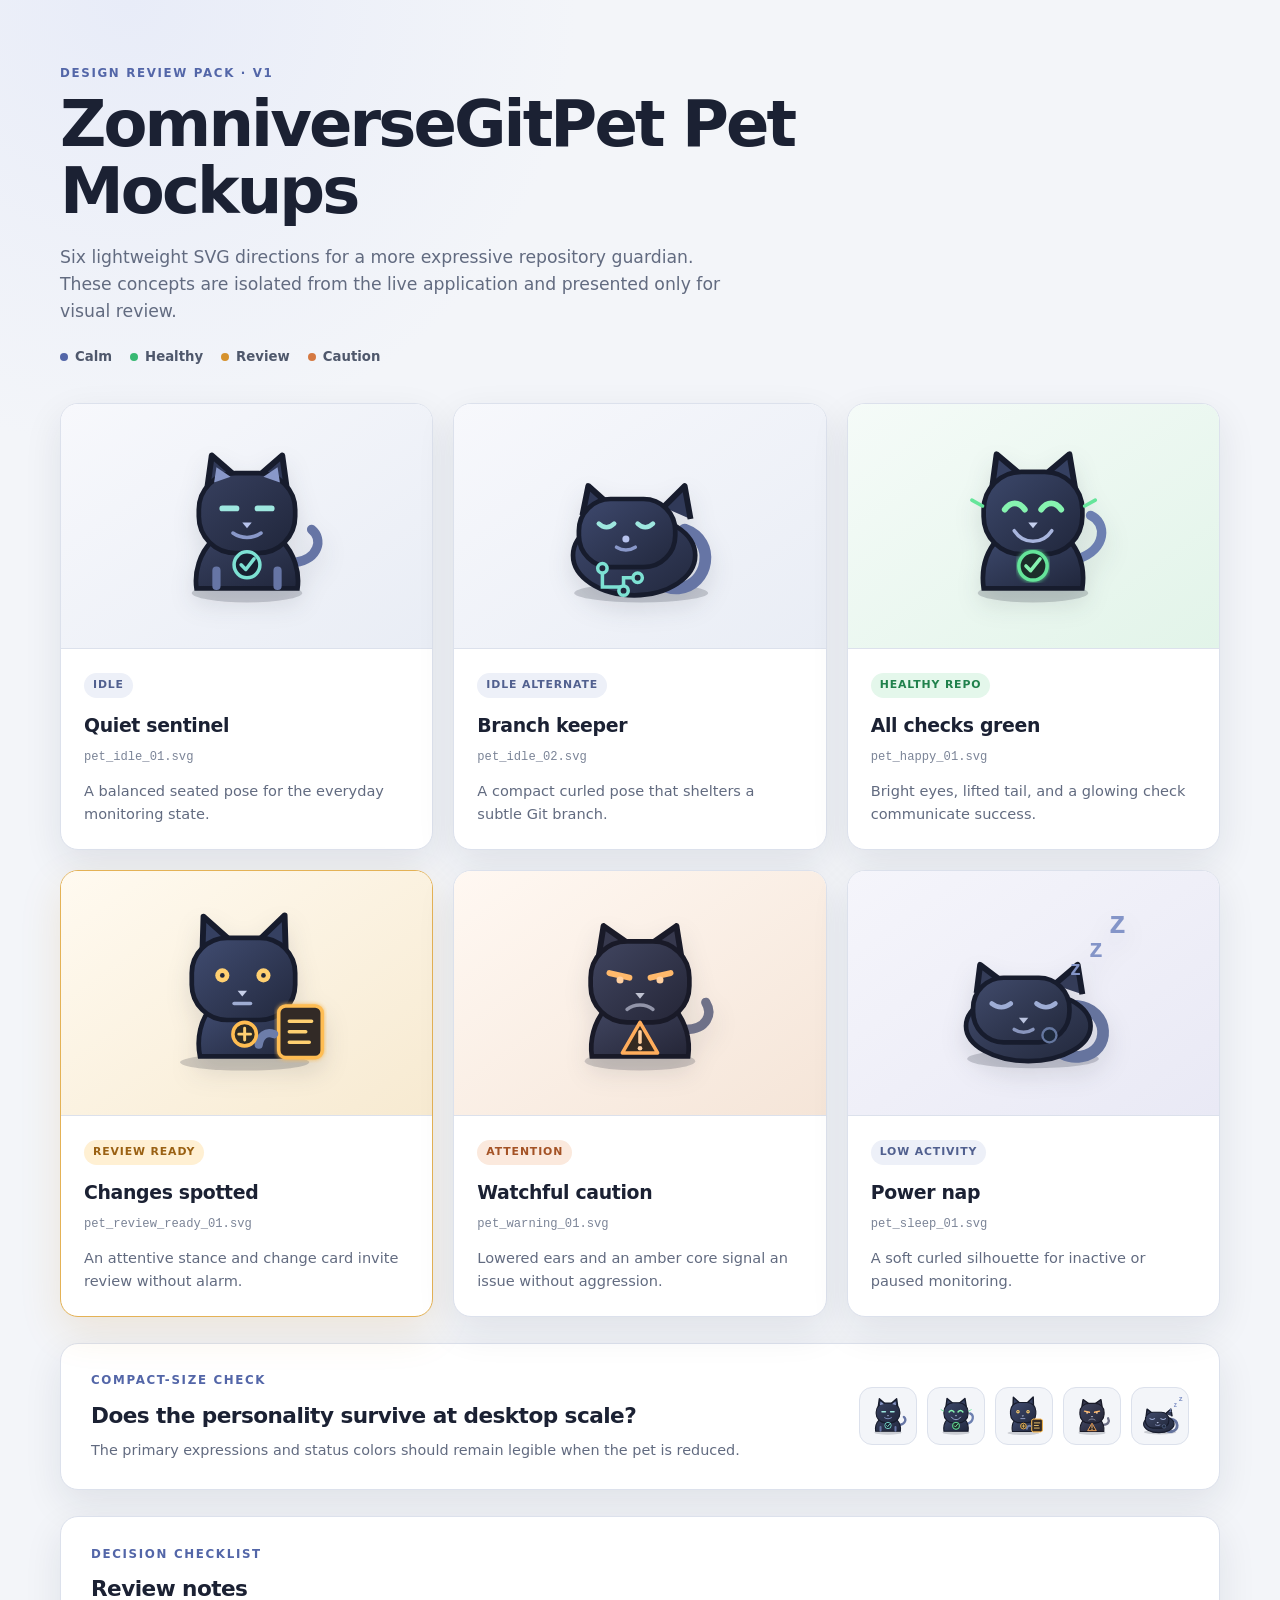
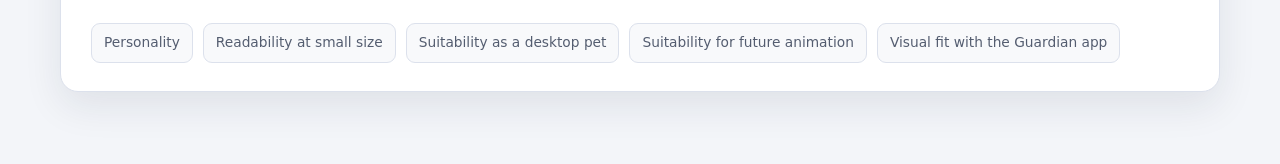
==== mockups/pet/index.html @ 3be5336e "design: add pet concept mockup review pack" ====
<!doctype html>
<html lang="en">
<head>
  <meta charset="utf-8">
  <meta name="viewport" content="width=device-width, initial-scale=1">
  <title>ZomniverseGitPet Pet Mockups</title>
  <link rel="stylesheet" href="css/pet-mockups.css">
</head>
<body>
  <main>
    <header class="intro">
      <p class="eyebrow">Design review pack · v1</p>
      <h1>ZomniverseGitPet Pet Mockups</h1>
      <p>Six lightweight SVG directions for a more expressive repository guardian. These concepts are isolated from the live application and presented only for visual review.</p>
      <div class="legend" aria-label="Status color legend">
        <span><i class="dot calm"></i>Calm</span><span><i class="dot healthy"></i>Healthy</span><span><i class="dot review"></i>Review</span><span><i class="dot caution"></i>Caution</span>
      </div>
    </header>

    <section class="gallery" aria-label="Pet concept gallery">
      <article class="card"><div class="art"><img src="svg/pet_idle_01.svg" alt="Seated neutral robot-cat guardian"></div><div class="copy"><span class="state neutral">Idle</span><h2>Quiet sentinel</h2><code>pet_idle_01.svg</code><p>A balanced seated pose for the everyday monitoring state.</p></div></article>
      <article class="card"><div class="art"><img src="svg/pet_idle_02.svg" alt="Curled neutral robot-cat guardian"></div><div class="copy"><span class="state neutral">Idle alternate</span><h2>Branch keeper</h2><code>pet_idle_02.svg</code><p>A compact curled pose that shelters a subtle Git branch.</p></div></article>
      <article class="card"><div class="art healthy-wash"><img src="svg/pet_happy_01.svg" alt="Happy robot-cat guardian with green status light"></div><div class="copy"><span class="state good">Healthy repo</span><h2>All checks green</h2><code>pet_happy_01.svg</code><p>Bright eyes, lifted tail, and a glowing check communicate success.</p></div></article>
      <article class="card featured"><div class="art review-wash"><img src="svg/pet_review_ready_01.svg" alt="Alert robot-cat guardian beside a change card"></div><div class="copy"><span class="state ready">Review ready</span><h2>Changes spotted</h2><code>pet_review_ready_01.svg</code><p>An attentive stance and change card invite review without alarm.</p></div></article>
      <article class="card"><div class="art warning-wash"><img src="svg/pet_warning_01.svg" alt="Concerned robot-cat guardian with warning status light"></div><div class="copy"><span class="state warning">Attention</span><h2>Watchful caution</h2><code>pet_warning_01.svg</code><p>Lowered ears and an amber core signal an issue without aggression.</p></div></article>
      <article class="card"><div class="art sleep-wash"><img src="svg/pet_sleep_01.svg" alt="Sleeping curled robot-cat guardian"></div><div class="copy"><span class="state neutral">Low activity</span><h2>Power nap</h2><code>pet_sleep_01.svg</code><p>A soft curled silhouette for inactive or paused monitoring.</p></div></article>
    </section>

    <section class="size-check" aria-labelledby="size-title">
      <div><p class="eyebrow">Compact-size check</p><h2 id="size-title">Does the personality survive at desktop scale?</h2><p>The primary expressions and status colors should remain legible when the pet is reduced.</p></div>
      <div class="miniatures"><img src="svg/pet_idle_01.svg" alt="Idle at compact size"><img src="svg/pet_happy_01.svg" alt="Happy at compact size"><img src="svg/pet_review_ready_01.svg" alt="Review ready at compact size"><img src="svg/pet_warning_01.svg" alt="Warning at compact size"><img src="svg/pet_sleep_01.svg" alt="Sleeping at compact size"></div>
    </section>

    <section class="notes" aria-labelledby="notes-title">
      <p class="eyebrow">Decision checklist</p><h2 id="notes-title">Review notes</h2>
      <ul><li>Personality</li><li>Readability at small size</li><li>Suitability as a desktop pet</li><li>Suitability for future animation</li><li>Visual fit with the Guardian app</li></ul>
    </section>
  </main>
</body>
</html>
---- mockups/pet/css/pet-mockups.css ----
:root{color-scheme:light;--ink:#1b2133;--muted:#626b80;--line:#dce1ec;--panel:#fff;--canvas:#f3f5f9;--indigo:#5366a8;--cyan:#4dbeb2;--green:#38b872;--amber:#d6922d;--orange:#d57942;--shadow:0 14px 38px rgba(25,32,55,.09)}
*{box-sizing:border-box}body{margin:0;background:radial-gradient(circle at 10% 0,#e8ecf8 0,transparent 28rem),var(--canvas);color:var(--ink);font-family:Inter,"Segoe UI",system-ui,sans-serif;line-height:1.55}main{width:min(1160px,calc(100% - 40px));margin:auto;padding:64px 0 72px}.intro{max-width:790px;margin-bottom:36px}.eyebrow{margin:0 0 9px;color:var(--indigo);font-size:.74rem;font-weight:800;letter-spacing:.14em;text-transform:uppercase}.intro h1{margin:0;font-size:clamp(2.15rem,5vw,4.3rem);line-height:1.04;letter-spacing:-.045em}.intro>p:not(.eyebrow){max-width:690px;margin:20px 0 22px;color:var(--muted);font-size:1.08rem}.legend{display:flex;flex-wrap:wrap;gap:10px 18px;color:#4f586c;font-size:.83rem;font-weight:650}.legend span{display:flex;align-items:center;gap:7px}.dot{width:8px;height:8px;border-radius:50%;background:var(--indigo)}.dot.healthy{background:var(--green)}.dot.review{background:var(--amber)}.dot.caution{background:var(--orange)}
.gallery{display:grid;grid-template-columns:repeat(3,minmax(0,1fr));gap:20px}.card{overflow:hidden;border:1px solid var(--line);border-radius:18px;background:var(--panel);box-shadow:var(--shadow);transition:transform .18s ease,box-shadow .18s ease}.card:hover{transform:translateY(-3px);box-shadow:0 18px 45px rgba(25,32,55,.13)}.card.featured{border-color:#e4b256;box-shadow:0 15px 42px rgba(190,127,27,.14)}.art{display:grid;place-items:center;min-height:245px;padding:27px;background:linear-gradient(145deg,#f7f8fc,#e9edf5);border-bottom:1px solid var(--line)}.art.healthy-wash{background:linear-gradient(145deg,#f5fbf8,#e2f4e9)}.art.review-wash{background:linear-gradient(145deg,#fffaf0,#f7ead1)}.art.warning-wash{background:linear-gradient(145deg,#fff8f2,#f5e5d8)}.art.sleep-wash{background:linear-gradient(145deg,#f5f5fb,#e9e9f5)}.art img{width:min(188px,78%);filter:drop-shadow(0 11px 12px rgba(24,29,49,.12))}.copy{padding:22px 23px 24px}.state{display:inline-flex;padding:4px 9px;border-radius:999px;background:#edf0f8;color:#51608f;font-size:.68rem;font-weight:850;letter-spacing:.08em;text-transform:uppercase}.state.good{background:#e4f7eb;color:#20814c}.state.ready{background:#fff0d3;color:#9a6113}.state.warning{background:#fbe9dd;color:#a45225}.copy h2{margin:13px 0 3px;font-size:1.18rem;letter-spacing:-.018em}.copy code{color:#7b8497;font-size:.76rem}.copy p{margin:12px 0 0;color:var(--muted);font-size:.91rem}
.size-check,.notes{margin-top:26px;border:1px solid var(--line);border-radius:18px;background:#fff;box-shadow:var(--shadow)}.size-check{display:grid;grid-template-columns:1fr auto;align-items:center;gap:28px;padding:27px 30px}.size-check h2,.notes h2{margin:0;font-size:1.35rem;letter-spacing:-.025em}.size-check p:not(.eyebrow){margin:7px 0 0;color:var(--muted);font-size:.9rem}.miniatures{display:flex;gap:10px}.miniatures img{width:58px;height:58px;padding:5px;border:1px solid var(--line);border-radius:13px;background:#f3f5f9}.notes{padding:28px 30px}.notes ul{display:flex;flex-wrap:wrap;gap:10px;margin:18px 0 0;padding:0;list-style:none}.notes li{padding:8px 12px;border:1px solid var(--line);border-radius:9px;color:#545d70;background:#f8f9fb;font-size:.86rem}
@media(max-width:900px){.gallery{grid-template-columns:repeat(2,minmax(0,1fr))}.size-check{grid-template-columns:1fr}.miniatures{flex-wrap:wrap}}@media(max-width:580px){main{width:min(100% - 24px,1160px);padding:38px 0 48px}.gallery{grid-template-columns:1fr}.art{min-height:220px}.size-check,.notes{padding:23px 20px}.miniatures img{width:51px;height:51px}.intro h1{font-size:2.3rem}}
@media(prefers-reduced-motion:reduce){.card{transition:none}}
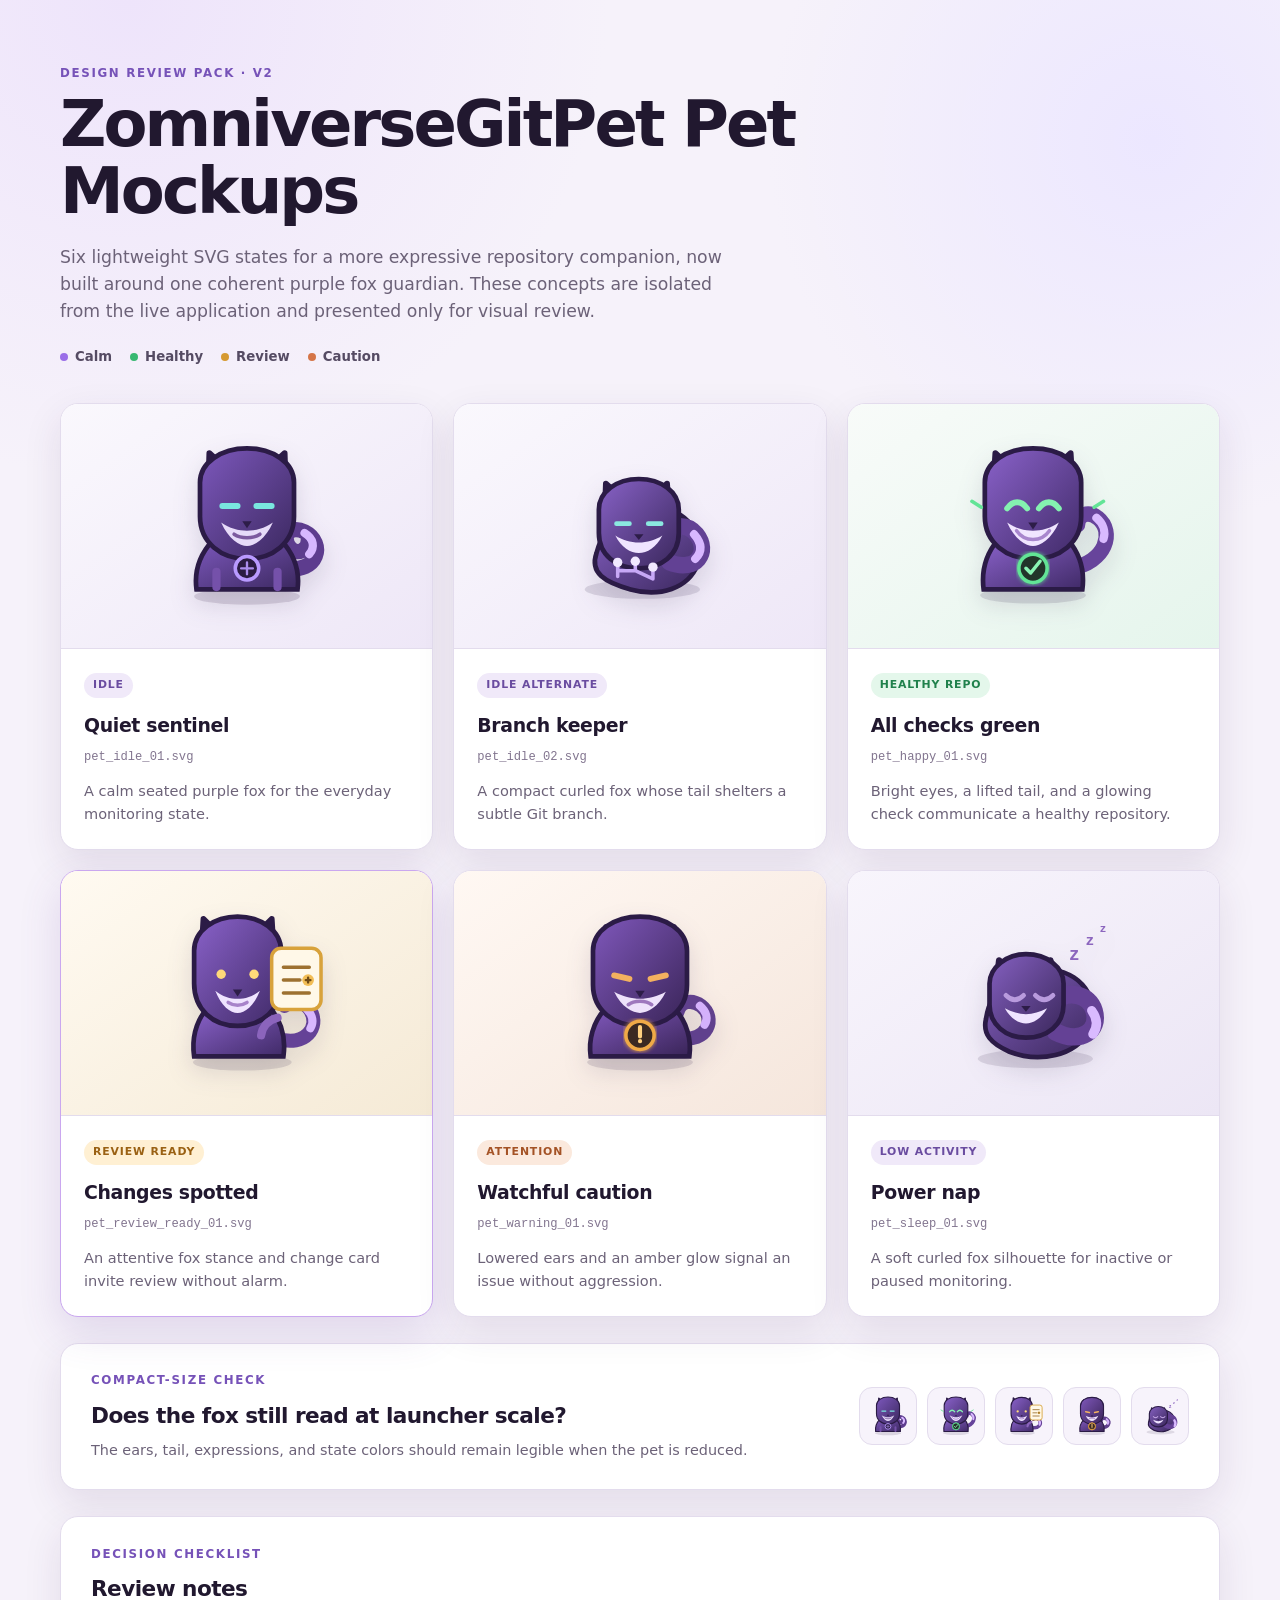
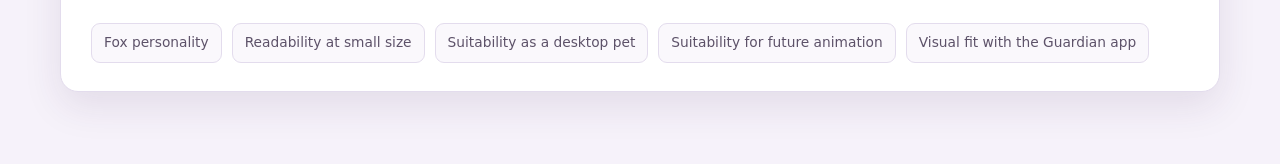
==== commit eb957f3a: "design: change pet mockup pack to purple fox concept" ====
--- a/mockups/pet/index.html
+++ b/mockups/pet/index.html
@@ -9,31 +9,31 @@
 <body>
   <main>
     <header class="intro">
-      <p class="eyebrow">Design review pack · v1</p>
+      <p class="eyebrow">Design review pack · v2</p>
       <h1>ZomniverseGitPet Pet Mockups</h1>
-      <p>Six lightweight SVG directions for a more expressive repository guardian. These concepts are isolated from the live application and presented only for visual review.</p>
+      <p>Six lightweight SVG states for a more expressive repository companion, now built around one coherent purple fox guardian. These concepts are isolated from the live application and presented only for visual review.</p>
       <div class="legend" aria-label="Status color legend">
         <span><i class="dot calm"></i>Calm</span><span><i class="dot healthy"></i>Healthy</span><span><i class="dot review"></i>Review</span><span><i class="dot caution"></i>Caution</span>
       </div>
     </header>
 
     <section class="gallery" aria-label="Pet concept gallery">
-      <article class="card"><div class="art"><img src="svg/pet_idle_01.svg" alt="Seated neutral robot-cat guardian"></div><div class="copy"><span class="state neutral">Idle</span><h2>Quiet sentinel</h2><code>pet_idle_01.svg</code><p>A balanced seated pose for the everyday monitoring state.</p></div></article>
-      <article class="card"><div class="art"><img src="svg/pet_idle_02.svg" alt="Curled neutral robot-cat guardian"></div><div class="copy"><span class="state neutral">Idle alternate</span><h2>Branch keeper</h2><code>pet_idle_02.svg</code><p>A compact curled pose that shelters a subtle Git branch.</p></div></article>
-      <article class="card"><div class="art healthy-wash"><img src="svg/pet_happy_01.svg" alt="Happy robot-cat guardian with green status light"></div><div class="copy"><span class="state good">Healthy repo</span><h2>All checks green</h2><code>pet_happy_01.svg</code><p>Bright eyes, lifted tail, and a glowing check communicate success.</p></div></article>
-      <article class="card featured"><div class="art review-wash"><img src="svg/pet_review_ready_01.svg" alt="Alert robot-cat guardian beside a change card"></div><div class="copy"><span class="state ready">Review ready</span><h2>Changes spotted</h2><code>pet_review_ready_01.svg</code><p>An attentive stance and change card invite review without alarm.</p></div></article>
-      <article class="card"><div class="art warning-wash"><img src="svg/pet_warning_01.svg" alt="Concerned robot-cat guardian with warning status light"></div><div class="copy"><span class="state warning">Attention</span><h2>Watchful caution</h2><code>pet_warning_01.svg</code><p>Lowered ears and an amber core signal an issue without aggression.</p></div></article>
-      <article class="card"><div class="art sleep-wash"><img src="svg/pet_sleep_01.svg" alt="Sleeping curled robot-cat guardian"></div><div class="copy"><span class="state neutral">Low activity</span><h2>Power nap</h2><code>pet_sleep_01.svg</code><p>A soft curled silhouette for inactive or paused monitoring.</p></div></article>
+      <article class="card"><div class="art"><img src="svg/pet_idle_01.svg" alt="Calm seated purple fox guardian"></div><div class="copy"><span class="state neutral">Idle</span><h2>Quiet sentinel</h2><code>pet_idle_01.svg</code><p>A calm seated purple fox for the everyday monitoring state.</p></div></article>
+      <article class="card"><div class="art"><img src="svg/pet_idle_02.svg" alt="Curled purple fox guardian with Git branch motif"></div><div class="copy"><span class="state neutral">Idle alternate</span><h2>Branch keeper</h2><code>pet_idle_02.svg</code><p>A compact curled fox whose tail shelters a subtle Git branch.</p></div></article>
+      <article class="card"><div class="art healthy-wash"><img src="svg/pet_happy_01.svg" alt="Happy purple fox guardian with healthy repository check"></div><div class="copy"><span class="state good">Healthy repo</span><h2>All checks green</h2><code>pet_happy_01.svg</code><p>Bright eyes, a lifted tail, and a glowing check communicate a healthy repository.</p></div></article>
+      <article class="card featured"><div class="art review-wash"><img src="svg/pet_review_ready_01.svg" alt="Alert purple fox guardian beside a change card"></div><div class="copy"><span class="state ready">Review ready</span><h2>Changes spotted</h2><code>pet_review_ready_01.svg</code><p>An attentive fox stance and change card invite review without alarm.</p></div></article>
+      <article class="card"><div class="art warning-wash"><img src="svg/pet_warning_01.svg" alt="Concerned purple fox guardian with amber warning glow"></div><div class="copy"><span class="state warning">Attention</span><h2>Watchful caution</h2><code>pet_warning_01.svg</code><p>Lowered ears and an amber glow signal an issue without aggression.</p></div></article>
+      <article class="card"><div class="art sleep-wash"><img src="svg/pet_sleep_01.svg" alt="Sleeping curled purple fox guardian"></div><div class="copy"><span class="state neutral">Low activity</span><h2>Power nap</h2><code>pet_sleep_01.svg</code><p>A soft curled fox silhouette for inactive or paused monitoring.</p></div></article>
     </section>
 
     <section class="size-check" aria-labelledby="size-title">
-      <div><p class="eyebrow">Compact-size check</p><h2 id="size-title">Does the personality survive at desktop scale?</h2><p>The primary expressions and status colors should remain legible when the pet is reduced.</p></div>
-      <div class="miniatures"><img src="svg/pet_idle_01.svg" alt="Idle at compact size"><img src="svg/pet_happy_01.svg" alt="Happy at compact size"><img src="svg/pet_review_ready_01.svg" alt="Review ready at compact size"><img src="svg/pet_warning_01.svg" alt="Warning at compact size"><img src="svg/pet_sleep_01.svg" alt="Sleeping at compact size"></div>
+      <div><p class="eyebrow">Compact-size check</p><h2 id="size-title">Does the fox still read at launcher scale?</h2><p>The ears, tail, expressions, and state colors should remain legible when the pet is reduced.</p></div>
+      <div class="miniatures"><img src="svg/pet_idle_01.svg" alt="Idle fox at compact size"><img src="svg/pet_happy_01.svg" alt="Happy fox at compact size"><img src="svg/pet_review_ready_01.svg" alt="Review-ready fox at compact size"><img src="svg/pet_warning_01.svg" alt="Warning fox at compact size"><img src="svg/pet_sleep_01.svg" alt="Sleeping fox at compact size"></div>
     </section>
 
     <section class="notes" aria-labelledby="notes-title">
       <p class="eyebrow">Decision checklist</p><h2 id="notes-title">Review notes</h2>
-      <ul><li>Personality</li><li>Readability at small size</li><li>Suitability as a desktop pet</li><li>Suitability for future animation</li><li>Visual fit with the Guardian app</li></ul>
+      <ul><li>Fox personality</li><li>Readability at small size</li><li>Suitability as a desktop pet</li><li>Suitability for future animation</li><li>Visual fit with the Guardian app</li></ul>
     </section>
   </main>
 </body>
--- a/mockups/pet/css/pet-mockups.css
+++ b/mockups/pet/css/pet-mockups.css
@@ -1,6 +1,5 @@
-:root{color-scheme:light;--ink:#1b2133;--muted:#626b80;--line:#dce1ec;--panel:#fff;--canvas:#f3f5f9;--indigo:#5366a8;--cyan:#4dbeb2;--green:#38b872;--amber:#d6922d;--orange:#d57942;--shadow:0 14px 38px rgba(25,32,55,.09)}
-*{box-sizing:border-box}body{margin:0;background:radial-gradient(circle at 10% 0,#e8ecf8 0,transparent 28rem),var(--canvas);color:var(--ink);font-family:Inter,"Segoe UI",system-ui,sans-serif;line-height:1.55}main{width:min(1160px,calc(100% - 40px));margin:auto;padding:64px 0 72px}.intro{max-width:790px;margin-bottom:36px}.eyebrow{margin:0 0 9px;color:var(--indigo);font-size:.74rem;font-weight:800;letter-spacing:.14em;text-transform:uppercase}.intro h1{margin:0;font-size:clamp(2.15rem,5vw,4.3rem);line-height:1.04;letter-spacing:-.045em}.intro>p:not(.eyebrow){max-width:690px;margin:20px 0 22px;color:var(--muted);font-size:1.08rem}.legend{display:flex;flex-wrap:wrap;gap:10px 18px;color:#4f586c;font-size:.83rem;font-weight:650}.legend span{display:flex;align-items:center;gap:7px}.dot{width:8px;height:8px;border-radius:50%;background:var(--indigo)}.dot.healthy{background:var(--green)}.dot.review{background:var(--amber)}.dot.caution{background:var(--orange)}
-.gallery{display:grid;grid-template-columns:repeat(3,minmax(0,1fr));gap:20px}.card{overflow:hidden;border:1px solid var(--line);border-radius:18px;background:var(--panel);box-shadow:var(--shadow);transition:transform .18s ease,box-shadow .18s ease}.card:hover{transform:translateY(-3px);box-shadow:0 18px 45px rgba(25,32,55,.13)}.card.featured{border-color:#e4b256;box-shadow:0 15px 42px rgba(190,127,27,.14)}.art{display:grid;place-items:center;min-height:245px;padding:27px;background:linear-gradient(145deg,#f7f8fc,#e9edf5);border-bottom:1px solid var(--line)}.art.healthy-wash{background:linear-gradient(145deg,#f5fbf8,#e2f4e9)}.art.review-wash{background:linear-gradient(145deg,#fffaf0,#f7ead1)}.art.warning-wash{background:linear-gradient(145deg,#fff8f2,#f5e5d8)}.art.sleep-wash{background:linear-gradient(145deg,#f5f5fb,#e9e9f5)}.art img{width:min(188px,78%);filter:drop-shadow(0 11px 12px rgba(24,29,49,.12))}.copy{padding:22px 23px 24px}.state{display:inline-flex;padding:4px 9px;border-radius:999px;background:#edf0f8;color:#51608f;font-size:.68rem;font-weight:850;letter-spacing:.08em;text-transform:uppercase}.state.good{background:#e4f7eb;color:#20814c}.state.ready{background:#fff0d3;color:#9a6113}.state.warning{background:#fbe9dd;color:#a45225}.copy h2{margin:13px 0 3px;font-size:1.18rem;letter-spacing:-.018em}.copy code{color:#7b8497;font-size:.76rem}.copy p{margin:12px 0 0;color:var(--muted);font-size:.91rem}
-.size-check,.notes{margin-top:26px;border:1px solid var(--line);border-radius:18px;background:#fff;box-shadow:var(--shadow)}.size-check{display:grid;grid-template-columns:1fr auto;align-items:center;gap:28px;padding:27px 30px}.size-check h2,.notes h2{margin:0;font-size:1.35rem;letter-spacing:-.025em}.size-check p:not(.eyebrow){margin:7px 0 0;color:var(--muted);font-size:.9rem}.miniatures{display:flex;gap:10px}.miniatures img{width:58px;height:58px;padding:5px;border:1px solid var(--line);border-radius:13px;background:#f3f5f9}.notes{padding:28px 30px}.notes ul{display:flex;flex-wrap:wrap;gap:10px;margin:18px 0 0;padding:0;list-style:none}.notes li{padding:8px 12px;border:1px solid var(--line);border-radius:9px;color:#545d70;background:#f8f9fb;font-size:.86rem}
-@media(max-width:900px){.gallery{grid-template-columns:repeat(2,minmax(0,1fr))}.size-check{grid-template-columns:1fr}.miniatures{flex-wrap:wrap}}@media(max-width:580px){main{width:min(100% - 24px,1160px);padding:38px 0 48px}.gallery{grid-template-columns:1fr}.art{min-height:220px}.size-check,.notes{padding:23px 20px}.miniatures img{width:51px;height:51px}.intro h1{font-size:2.3rem}}
-@media(prefers-reduced-motion:reduce){.card{transition:none}}
+:root{color-scheme:light;--ink:#21182f;--muted:#6c6278;--line:#e3dced;--panel:#fff;--canvas:#f6f2fa;--purple:#7652b8;--violet:#9a6ee8;--cyan:#56c9c3;--green:#38b872;--amber:#d69a32;--orange:#d57548;--shadow:0 14px 38px rgba(54,34,82,.10)}
+*{box-sizing:border-box}body{margin:0;background:radial-gradient(circle at 10% 0,#eee4fb 0,transparent 30rem),radial-gradient(circle at 90% 8%,#ece7ff 0,transparent 24rem),var(--canvas);color:var(--ink);font-family:Inter,"Segoe UI",system-ui,sans-serif;line-height:1.55}main{width:min(1160px,calc(100% - 40px));margin:auto;padding:64px 0 72px}.intro{max-width:790px;margin-bottom:36px}.eyebrow{margin:0 0 9px;color:var(--purple);font-size:.74rem;font-weight:800;letter-spacing:.14em;text-transform:uppercase}.intro h1{margin:0;font-size:clamp(2.15rem,5vw,4.3rem);line-height:1.04;letter-spacing:-.045em}.intro>p:not(.eyebrow){max-width:690px;margin:20px 0 22px;color:var(--muted);font-size:1.08rem}.legend{display:flex;flex-wrap:wrap;gap:10px 18px;color:#554b63;font-size:.83rem;font-weight:650}.legend span{display:flex;align-items:center;gap:7px}.dot{width:8px;height:8px;border-radius:50%;background:var(--violet)}.dot.healthy{background:var(--green)}.dot.review{background:var(--amber)}.dot.caution{background:var(--orange)}
+.gallery{display:grid;grid-template-columns:repeat(3,minmax(0,1fr));gap:20px}.card{overflow:hidden;border:1px solid var(--line);border-radius:18px;background:var(--panel);box-shadow:var(--shadow);transition:transform .18s ease,box-shadow .18s ease}.card:hover{transform:translateY(-3px);box-shadow:0 18px 45px rgba(54,34,82,.15)}.card.featured{border-color:#caa7ef;box-shadow:0 15px 42px rgba(107,69,158,.16)}.art{display:grid;place-items:center;min-height:245px;padding:27px;background:linear-gradient(145deg,#faf8fd,#eee7f7);border-bottom:1px solid var(--line)}.art.healthy-wash{background:linear-gradient(145deg,#f8fbf9,#e5f5ec)}.art.review-wash{background:linear-gradient(145deg,#fffaf1,#f5ead6)}.art.warning-wash{background:linear-gradient(145deg,#fff8f3,#f5e6dc)}.art.sleep-wash{background:linear-gradient(145deg,#f8f5fc,#ece6f5)}.art img{width:min(188px,78%);filter:drop-shadow(0 11px 12px rgba(51,32,76,.14))}.copy{padding:22px 23px 24px}.state{display:inline-flex;padding:4px 9px;border-radius:999px;background:#f0e9f9;color:#6a4ca0;font-size:.68rem;font-weight:850;letter-spacing:.08em;text-transform:uppercase}.state.good{background:#e4f7eb;color:#20814c}.state.ready{background:#fff0d3;color:#9a6113}.state.warning{background:#fbe9dd;color:#a45225}.copy h2{margin:13px 0 3px;font-size:1.18rem;letter-spacing:-.018em}.copy code{color:#82758f;font-size:.76rem}.copy p{margin:12px 0 0;color:var(--muted);font-size:.91rem}
+.size-check,.notes{margin-top:26px;border:1px solid var(--line);border-radius:18px;background:#fff;box-shadow:var(--shadow)}.size-check{display:grid;grid-template-columns:1fr auto;align-items:center;gap:28px;padding:27px 30px}.size-check h2,.notes h2{margin:0;font-size:1.35rem;letter-spacing:-.025em}.size-check p:not(.eyebrow){margin:7px 0 0;color:var(--muted);font-size:.9rem}.miniatures{display:flex;gap:10px}.miniatures img{width:58px;height:58px;padding:5px;border:1px solid var(--line);border-radius:13px;background:#f7f3fb}.notes{padding:28px 30px}.notes ul{display:flex;flex-wrap:wrap;gap:10px;margin:18px 0 0;padding:0;list-style:none}.notes li{padding:8px 12px;border:1px solid var(--line);border-radius:9px;color:#5d5269;background:#faf8fc;font-size:.86rem}
+@media(max-width:900px){.gallery{grid-template-columns:repeat(2,minmax(0,1fr))}.size-check{grid-template-columns:1fr}.miniatures{flex-wrap:wrap}}@media(max-width:580px){main{width:min(100% - 24px,1160px);padding:38px 0 48px}.gallery{grid-template-columns:1fr}.art{min-height:220px}.size-check,.notes{padding:23px 20px}.miniatures img{width:51px;height:51px}.intro h1{font-size:2.3rem}}@media(prefers-reduced-motion:reduce){.card{transition:none}}
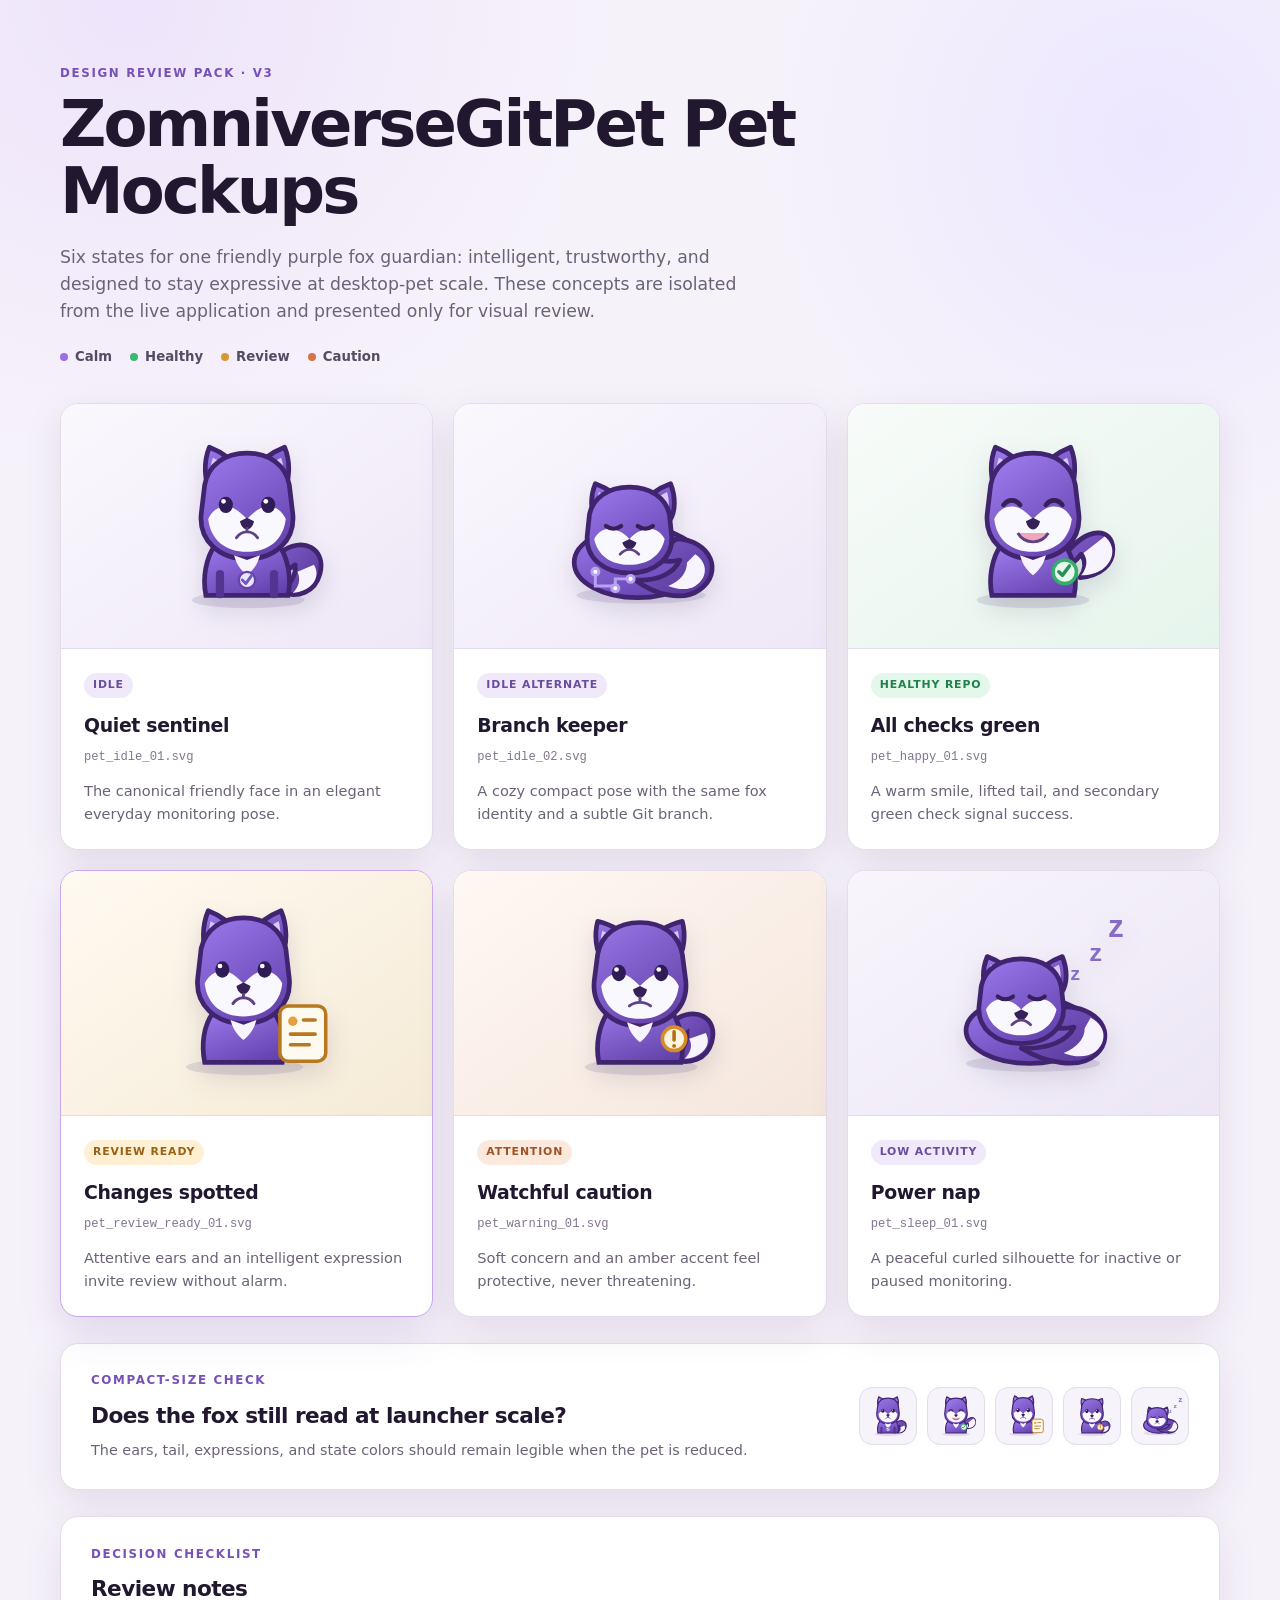
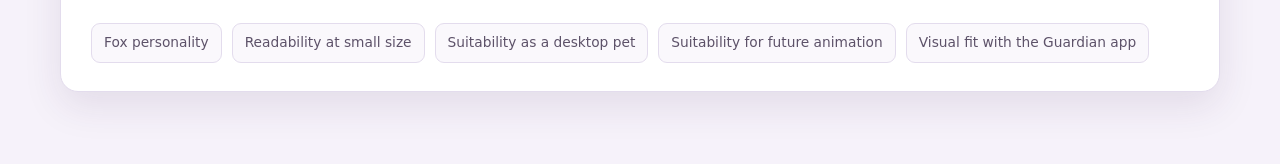
==== commit 30764218: "design: refine purple fox mascot brand direction" ====
--- a/mockups/pet/index.html
+++ b/mockups/pet/index.html
@@ -9,21 +9,21 @@
 <body>
   <main>
     <header class="intro">
-      <p class="eyebrow">Design review pack · v2</p>
+      <p class="eyebrow">Design review pack · v3</p>
       <h1>ZomniverseGitPet Pet Mockups</h1>
-      <p>Six lightweight SVG states for a more expressive repository companion, now built around one coherent purple fox guardian. These concepts are isolated from the live application and presented only for visual review.</p>
+      <p>Six states for one friendly purple fox guardian: intelligent, trustworthy, and designed to stay expressive at desktop-pet scale. These concepts are isolated from the live application and presented only for visual review.</p>
       <div class="legend" aria-label="Status color legend">
         <span><i class="dot calm"></i>Calm</span><span><i class="dot healthy"></i>Healthy</span><span><i class="dot review"></i>Review</span><span><i class="dot caution"></i>Caution</span>
       </div>
     </header>
 
     <section class="gallery" aria-label="Pet concept gallery">
-      <article class="card"><div class="art"><img src="svg/pet_idle_01.svg" alt="Calm seated purple fox guardian"></div><div class="copy"><span class="state neutral">Idle</span><h2>Quiet sentinel</h2><code>pet_idle_01.svg</code><p>A calm seated purple fox for the everyday monitoring state.</p></div></article>
-      <article class="card"><div class="art"><img src="svg/pet_idle_02.svg" alt="Curled purple fox guardian with Git branch motif"></div><div class="copy"><span class="state neutral">Idle alternate</span><h2>Branch keeper</h2><code>pet_idle_02.svg</code><p>A compact curled fox whose tail shelters a subtle Git branch.</p></div></article>
-      <article class="card"><div class="art healthy-wash"><img src="svg/pet_happy_01.svg" alt="Happy purple fox guardian with healthy repository check"></div><div class="copy"><span class="state good">Healthy repo</span><h2>All checks green</h2><code>pet_happy_01.svg</code><p>Bright eyes, a lifted tail, and a glowing check communicate a healthy repository.</p></div></article>
-      <article class="card featured"><div class="art review-wash"><img src="svg/pet_review_ready_01.svg" alt="Alert purple fox guardian beside a change card"></div><div class="copy"><span class="state ready">Review ready</span><h2>Changes spotted</h2><code>pet_review_ready_01.svg</code><p>An attentive fox stance and change card invite review without alarm.</p></div></article>
-      <article class="card"><div class="art warning-wash"><img src="svg/pet_warning_01.svg" alt="Concerned purple fox guardian with amber warning glow"></div><div class="copy"><span class="state warning">Attention</span><h2>Watchful caution</h2><code>pet_warning_01.svg</code><p>Lowered ears and an amber glow signal an issue without aggression.</p></div></article>
-      <article class="card"><div class="art sleep-wash"><img src="svg/pet_sleep_01.svg" alt="Sleeping curled purple fox guardian"></div><div class="copy"><span class="state neutral">Low activity</span><h2>Power nap</h2><code>pet_sleep_01.svg</code><p>A soft curled fox silhouette for inactive or paused monitoring.</p></div></article>
+      <article class="card"><div class="art"><img src="svg/pet_idle_01.svg" alt="Friendly purple fox guardian sitting calmly"></div><div class="copy"><span class="state neutral">Idle</span><h2>Quiet sentinel</h2><code>pet_idle_01.svg</code><p>The canonical friendly face in an elegant everyday monitoring pose.</p></div></article>
+      <article class="card"><div class="art"><img src="svg/pet_idle_02.svg" alt="Friendly purple fox curled around its tail"></div><div class="copy"><span class="state neutral">Idle alternate</span><h2>Branch keeper</h2><code>pet_idle_02.svg</code><p>A cozy compact pose with the same fox identity and a subtle Git branch.</p></div></article>
+      <article class="card"><div class="art healthy-wash"><img src="svg/pet_happy_01.svg" alt="Happy purple fox guardian with green status badge"></div><div class="copy"><span class="state good">Healthy repo</span><h2>All checks green</h2><code>pet_happy_01.svg</code><p>A warm smile, lifted tail, and secondary green check signal success.</p></div></article>
+      <article class="card featured"><div class="art review-wash"><img src="svg/pet_review_ready_01.svg" alt="Attentive purple fox guardian beside a review card"></div><div class="copy"><span class="state ready">Review ready</span><h2>Changes spotted</h2><code>pet_review_ready_01.svg</code><p>Attentive ears and an intelligent expression invite review without alarm.</p></div></article>
+      <article class="card"><div class="art warning-wash"><img src="svg/pet_warning_01.svg" alt="Protective purple fox guardian with amber caution badge"></div><div class="copy"><span class="state warning">Attention</span><h2>Watchful caution</h2><code>pet_warning_01.svg</code><p>Soft concern and an amber accent feel protective, never threatening.</p></div></article>
+      <article class="card"><div class="art sleep-wash"><img src="svg/pet_sleep_01.svg" alt="Peaceful purple fox sleeping in its curled tail"></div><div class="copy"><span class="state neutral">Low activity</span><h2>Power nap</h2><code>pet_sleep_01.svg</code><p>A peaceful curled silhouette for inactive or paused monitoring.</p></div></article>
     </section>
 
     <section class="size-check" aria-labelledby="size-title">
